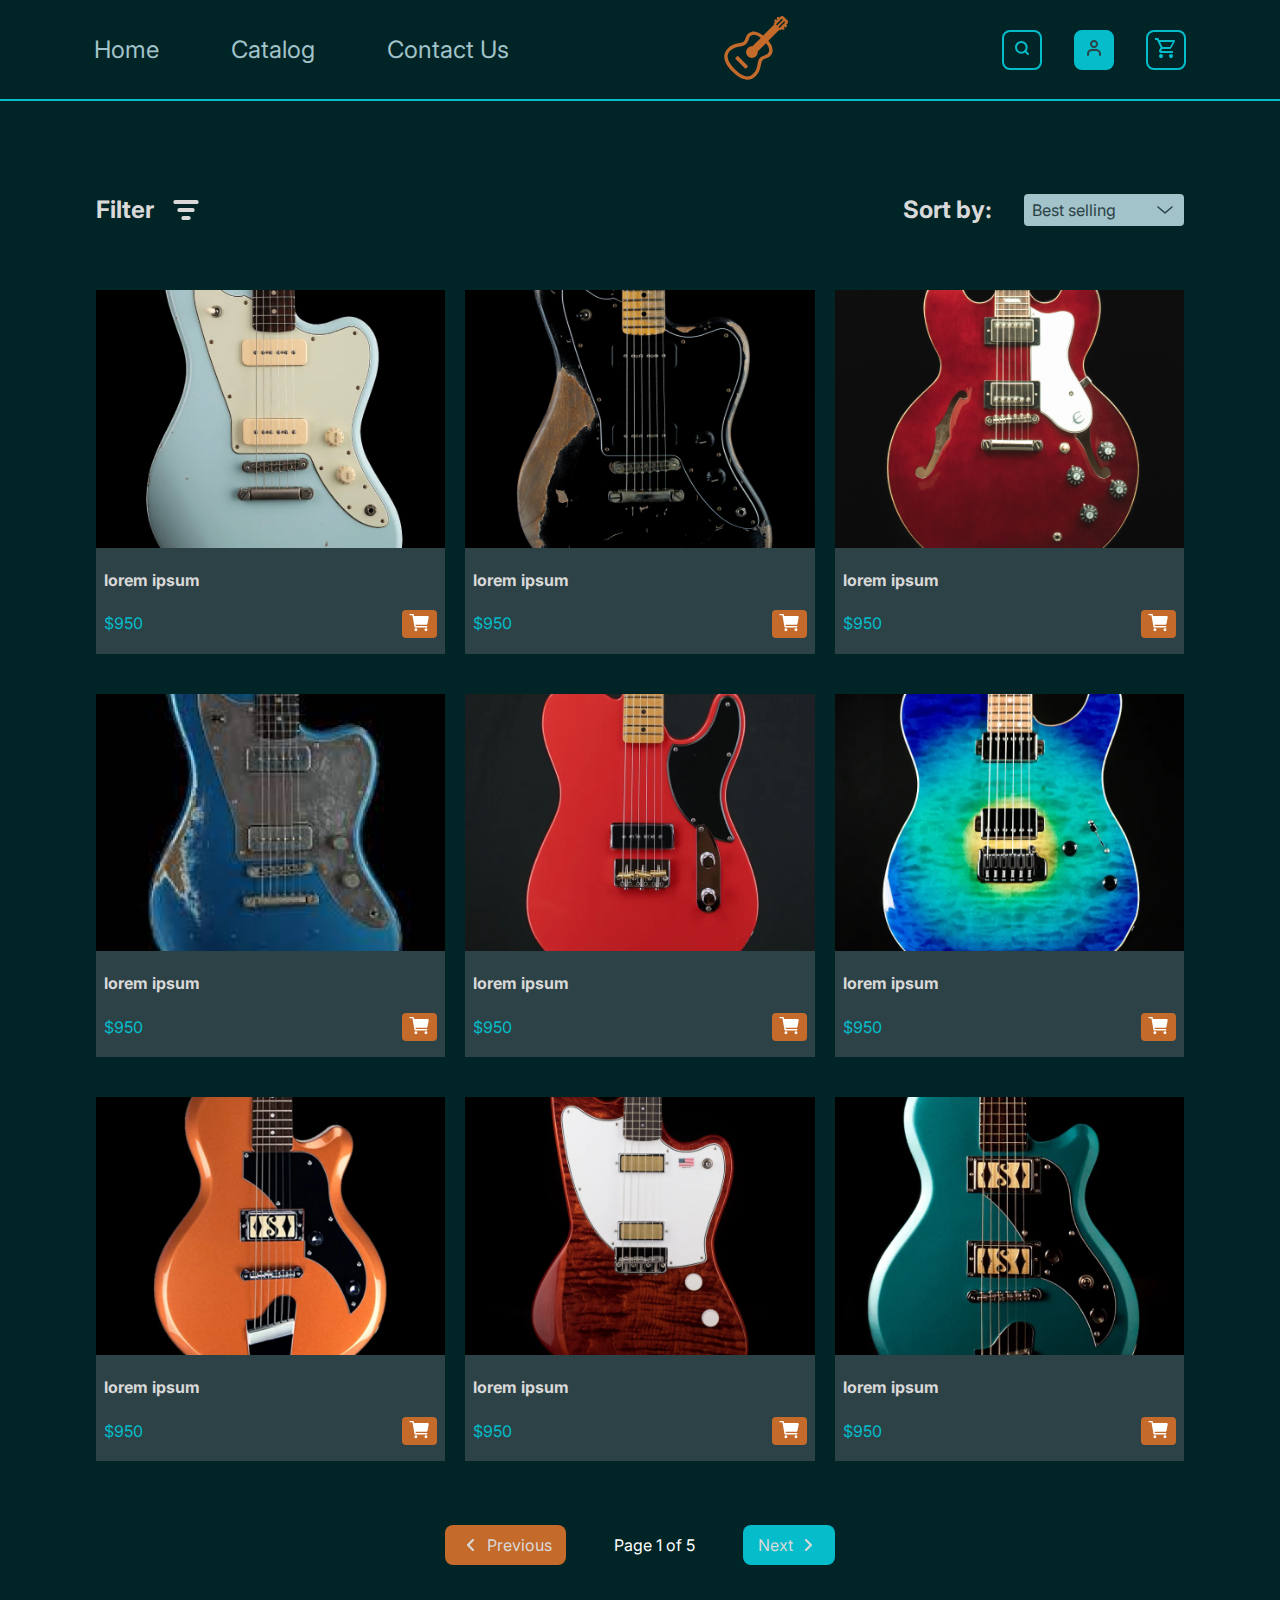
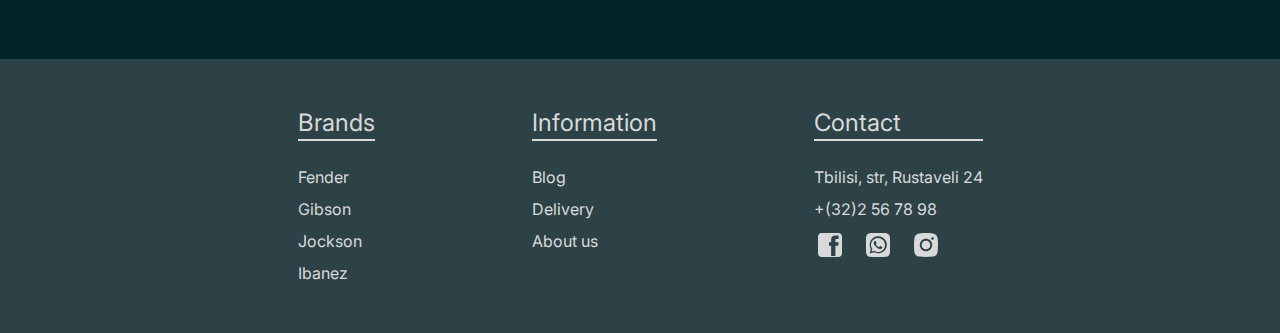
==== about.html @ 98860829 "gyg" ====
<!DOCTYPE html>
<html lang="en">
<head>
    <meta charset="UTF-8">
    <meta name="viewport" content="width=device-width, initial-scale=1.0">

    <link rel="stylesheet" href="css/reset.css">
    <link rel="stylesheet" href="css/style.css">
    <link rel="stylesheet" href="css/laptop.css">
    <link rel="stylesheet" href="css/tablet.css">
    <link rel="stylesheet" href="css/mobile.css">
    <link rel="icon" type="icon/x-image" href="images/wpf_guitar (1).svg">

    <link rel="preconnect" href="https://fonts.googleapis.com">
    <link rel="preconnect" href="https://fonts.gstatic.com" crossorigin>
    <link href="https://fonts.googleapis.com/css2?family=Inter:ital,opsz,wght@0,14..32,100..900;1,14..32,100..900&display=swap" rel="stylesheet">

    <link rel="preconnect" href="https://fonts.googleapis.com">
    <link rel="preconnect" href="https://fonts.gstatic.com" crossorigin>
    <link href="https://fonts.googleapis.com/css2?family=Inter:ital,opsz,wght@0,14..32,100..900;1,14..32,100..900&display=swap" rel="stylesheet">

    <title>about</title>
</head>
<body>
    <div class="conteiner">
        <!-- header -->
    <header class="header_class">
        <img src="images/iconamoon_menu-burger-horizontal-bold.svg" alt="burger_image" class="burger_image">
        <img src="images/iconoir_xmark-circle.svg" alt="xmark" class="xmark">
       <!-- nav -->
       <nav class="header_nav">
           <ul class="header_class_ul">
               <li class="header_class_ul_li">
                   <a href="index.html" class="active">Home</a>
               </li>
               <li class="header_class_ul_li">
                   <a href="about.html" class="active">Catalog</a>
               </li>
               <li class="header_class_ul_li">
                   <a href="contact.html" class="active">Contact Us</a>
               </li>
           </ul>
       </nav>
       <a href="index.html"><img src="images/wpf_guitar (1).svg" alt="guitar_photo" class="guitar_photo"></a>

       <!-- header_section -->
       <section class="header_button_class">

           <button class="header_button">
               <img src="images/Group (2).svg" alt="search_button" class="icon_image">
           </button>

          <button class="header_button middle_button">
           <img src="images/Vector (1).svg" alt="user_logo" class="icon_image">
          </button>

          <button class="header_button">
           <img src="images/mdi_cart-outline.svg" alt="cart_photo" class="icon_image">
        </button>
       </section>
    </header>
    <!-- section 1 -->
    <section class="about_sectio_main">

        <section class="section_1_section"> 
        <section class="about_sectio_filter">
            <p class="Filter">Filter</p>
            <img src="images/Group (3).svg" alt="photo" class="about_sectio_filter_photo">
      </section>    
        <section class="about_sectio_sort">
            <h4 class="sort">Sort by:</h4>
            <button class="about_sectio_button">
                <span class="Best_selling">Best selling </span>
                <img src="images/solar_alt-arrow-down-outline.svg" alt="down_arrow" class="down_arrow">
            </button>  
            </section> 
        </section>
        <!-- card section -->
         <section class="card_section_2">
            <article class="card_section_2_aricle">
                <img src="images/Rectangle 3 (5).png" alt="guitar_photo" class="card_photo">
            
                <p class="card_title">
                    lorem ipsum</p>
                <article class="frame_class">
                <h4 class="money_h4">
                    $950
                </h4>
                <button class="button_cart">
                    <img src="images/ion_cart.svg" alt="cart_photo" class="button_cart_photo">
                   </button>
                </article>
             </article>
                <!-- article 2 -->
             <article class="card_section_2_aricle">
                <img src="images/Rectangle 6 (2).png" alt="guitar_photo" class="card_photo">
            
                <p class="card_title">
                    lorem ipsum</p>
                <article class="frame_class">
                <h4 class="money_h4">
                    $950
                </h4>
                <button class="button_cart">
                    <img src="images/ion_cart.svg" alt="cart_photo" class="button_cart_photo">
                   </button>
                </article>
             </article>

              <!-- article 3 -->
              <article class="card_section_2_aricle">
                <img src="images/Rectangle 5 (1).png" alt="guitar_photo" class="card_photo">
            
                <p class="card_title">
                    lorem ipsum</p>
                <article class="frame_class">
                <h4 class="money_h4">
                    $950
                </h4>
                <button class="button_cart">
                    <img src="images/ion_cart.svg" alt="cart_photo" class="button_cart_photo">
                   </button>
                </article>
             </article>

             <!-- article 4 -->
             <article class="card_section_2_aricle">
                <img src="images/Rectangle 6 (3).png" alt="guitar_photo" class="card_photo">
            
                <p class="card_title">
                    lorem ipsum</p>
                <article class="frame_class">
                <h4 class="money_h4">
                    $950
                </h4>
                <button class="button_cart">
                    <img src="images/ion_cart.svg" alt="cart_photo" class="button_cart_photo">
                   </button>
                </article>
             </article>

             <!-- article 5 -->
             <article class="card_section_2_aricle">
                <img src="images/Rectangle 4 (5).png" alt="guitar_photo" class="card_photo">
            
                <p class="card_title">
                    lorem ipsum</p>
                <article class="frame_class">
                <h4 class="money_h4">
                    $950
                </h4>
                <button class="button_cart">
                    <img src="images/ion_cart.svg" alt="cart_photo" class="button_cart_photo">
                   </button>
                </article>
             </article>

             <!-- article 6-->
             <article class="card_section_2_aricle">
                <img src="images/Rectangle 4 (6).png" alt="guitar_photo" class="card_photo">
            
                <p class="card_title">
                    lorem ipsum</p>
                <article class="frame_class">
                <h4 class="money_h4">
                    $950
                </h4>
                <button class="button_cart">
                    <img src="images/ion_cart.svg" alt="cart_photo" class="button_cart_photo">
                   </button>
                </article>
             </article>

              <!-- article 7-->
              <article class="card_section_2_aricle">
                <img src="images/Rectangle 4 (2).png" alt="guitar_photo" class="card_photo">
            
                <p class="card_title">
                    lorem ipsum</p>
                <article class="frame_class">
                <h4 class="money_h4">
                    $950
                </h4>
                <button class="button_cart">
                    <img src="images/ion_cart.svg" alt="cart_photo" class="button_cart_photo">
                   </button>
                </article>
             </article>

             <!-- article 8-->
             <article class="card_section_2_aricle">
                <img src="images/Rectangle 4 (7).png" alt="guitar_photo" class="card_photo">
            
                <p class="card_title">
                    lorem ipsum</p>
                <article class="frame_class">
                <h4 class="money_h4">
                    $950
                </h4>
                <button class="button_cart">
                    <img src="images/ion_cart.svg" alt="cart_photo" class="button_cart_photo">
                   </button>
                </article>
             </article>

             <!-- article 9-->
             <article class="card_section_2_aricle">
                <img src="images/Rectangle 4 (8).png" alt="guitar_photo" class="card_photo">
            
                <p class="card_title">
                    lorem ipsum</p>
                <article class="frame_class">
                <h4 class="money_h4">
                    $950
                </h4>
                <button class="button_cart">
                    <img src="images/ion_cart.svg" alt="cart_photo" class="button_cart_photo">
                   </button>
                </article>
             </article>
        </section>

        <section class="page_section">
            <button class="page_section_button"> <img src="images/iconamoon_arrow-left-2-duotone.png" alt="arrow" class="page_section_arrow"> <span class="button_text">Previous</span>
            </button>
            <p class="page_list">Page 1 of 5</p>
            <button class="page_section_second_button"> <span class="button_text">Next</span>
                <img src="images/iconamoon_arrow-right-2-duotone.png" alt="arrow" class="page_section_arrow">
            </button>
        </section>
   </section>

   <!-- footer -->
   <footer class="footer_class">
    <section class="footer_section_class">
        <h5 class="footer_class_title">
            Brands
        </h5>
        <nav class="footer_nav">
            <ul class="footer_nav_ul">
                <li class="footer_nav_ul_li">
                    <a href="index.html" class="footer_active">Fender</a>
                </li>
                <li>
                    <a href="index.html" class="footer_active">Gibson</a>
                </li>
                <li>
                    <a href="index.html" class="footer_active">Jockson</a>
                </li>
                <li>
                    <a href="index.html" class="footer_active">Ibanez</a>
                </li>
            </ul>
        </nav>

    </section>

    <section class="footer_section_class">
        <h5 class="footer_class_title">
            Information
        </h5>
        <nav>
            <ul class="footer_nav_ul">
                <li class="footer_nav_ul_li">
                    <a href="index.html" class="footer_active">Blog</a>
                </li>
                <li>
                    <a href="index.html" class="footer_active">Delivery</a>
                </li>
                <li>
                    <a href="index.html" class="footer_active">About us</a>
                </li>
            </ul>
        </nav>

    </section>

    <section class="footer_section_class">
        <h5 class="footer_class_title">
            Contact
        </h5>
        <nav>
            <ul class="footer_nav_ul">
                <li class="footer_nav_ul_li">
                    <a href="index.html" 
                    class="footer_active">Tbilisi, str, Rustaveli 24</a>
                </li>
                <li>
                    <a href="index.html" class="footer_active">+(32)2 56 78 98</a>
                </li>
            </ul>
        </nav>
        <section class="icon_section">
            <a href="https://www.facebook.com/" target="_blank"><img src="images/raphael_facebook.svg" alt="facebook_photo" class="icon_hover"></a>
            <a href="https://web.whatsapp.com/" target="_blank"><img src="images/uim_whatsapp.svg" alt="whatsapp_photo" class="icon_hover"></a>
            <a href="https://www.instagram.com/" target="_blank"><img src="images/basil_instagram-solid (1).svg" alt="intagram_photo" class="icon_hover"></a>

        </section>

    </section>
   </footer>








    </div>
    <script src="script.js"></script>
</body>
</html>
---- css/style.css ----
/* conteiner */
.conteiner {
    width: min(100%, 1440px);
    margin: auto;
    padding-top: 100px;
}
/* header */
.header_class {
    display: flex;
    justify-content: space-between;
    align-items: center;
    padding: 16px 94px;
    background: #012426;
    border-bottom: 2px solid #05BCCA;
    position: fixed;
    top: 0;
    left: 50%;
    transform: translateX(-50%);
    width: inherit;
}
.header_class_ul {
    display: flex;
    column-gap: 72px;
}
.guitar_photo{
    transition: transform 0.3s ease;
}

.guitar_photo:hover {
    transform: scale(1.1);
    
}
.active {
    font-family: Inter;
    font-size: 24px;
    font-weight: 400;
    line-height: 32px;
    color: #A1C3C9;
    transition: color 0.3s, text-shadow 0.3s;
}
.active:hover {
    color: #e76d09; 
    text-shadow: 0 2px 5px rgba(0, 0, 0, 0.2);
    cursor: pointer;
}


.header_button_class {
    display: flex;
    align-items: center;
    column-gap: 32px;
}

.header_button {
    border: none;
    border: 2px solid #05BCCA;
    width: 40px;
    height: 40px;
    background-color: #012426;
    border-radius: 8px;
    transition: background-color 0.3s, transform 0.3s;
}
.middle_button {
   background-color:#05BCCA;
}
.header_button:hover {
    background-color: #df840d; 
    transform: scale(1.1); 
    cursor: pointer;
}
.burger_image {
    display: none;
}
.xmark {
    display: none;
}
/* section_1 */
.section_1 {
    height: 560px;
    background-image: url(../images/Rectangle\ 12.png);
    background-position: center;
    background-repeat: no-repeat;
    background-size:cover ;
    
}
.section1_section {
    display: flex;
    justify-content: center;
    align-items: center;
    column-gap: 24px;
    padding-top: 72px;
    
}
.section_1_title {
    font-family: Inter;
font-size: 32px;
font-weight: 400;
line-height: 36px;
color: aliceblue;


}
.section_1_title2 {
    font-family: Inter;
    font-size: 32px;
    font-weight: 400;
    line-height: 36px;
    color: #05BCCA;
}
.section_1_button {
    width: 36px;
    height: 24px;
    border-radius: 4px;
    background: #C46A2B;
    border: none;
    transition: 1s;
}
.section_1_button:hover {
    background-color: green;
}


/* section_2 */
.main_section_2 {
    background: #1A1A1A;
    padding: 96px 94px;

}

.section_2_title {
    font-family: Inter;
font-size: 36px;
font-weight: 700;
line-height: 52px;
color: #05BCCA;
display: flex;
justify-content: center;
text-decoration: underline;
text-underline-offset: 10px;
padding-bottom: 64px;
}
/* card_section */
.card_section {
    display: flex;
    column-gap: 20px;
}
.card_section_photo{
    width: 100%;
    height: 221px;
    object-fit: cover;
}
.card_section_article {
   background-color:rgba(44, 66, 70, 1) ;
   border: 1px solid rgba(5, 188, 202, 1);
   padding: 8px 8px 16px 8px;
   width: 298px;
   cursor: pointer;
   transition-property: all;
   transition-duration: 0.5s;
  
   
}
.card_section_article:hover {
    width: 350px;
    box-shadow: 0px 0px 8px 4px rgba(5, 188, 202, 0.8);
}
.card_section_title {
    font-family: Inter;
font-size: 16px;
font-weight: 700;
line-height: 27px;
color: rgba(217, 217, 217, 1);
margin-block: 16px;
}


.card_section_article_2 {
    display: flex;
    justify-content: space-between;
    align-items: center;
}
.card_section_money {
    font-family: Inter;
font-size: 16px;
font-weight: 400;
line-height: 27px;
color: rgba(5, 188, 202, 1);
}
.card_section_money:hover {
    color: green;
}

.card_section_button{
    font-family: Inter;
    font-size: 12px;
    font-weight: 400;
    line-height: 20px;
    color:rgba(255, 255, 255, 1);
    background-color: rgba(196, 106, 43, 1);
    width: 58px;
    height: 28px;
    border: none;
    border-radius: 4px;
    cursor: pointer;
    transition: background-color 0.3s ease, transform 0.3s ease, box-shadow 0.3s ease;
}
.card_section_button:hover {
    background-color: #014463;
    transform: translateY(-3px);
    box-shadow: 0 8px 15px rgba(0, 0, 0, 0.2);
}
/* footer */
.footer_class {
    padding: 48px;
    background: rgba(44, 66, 70, 1);
    display: flex;
    justify-content: center;
    column-gap: 157px;
    
}

.footer_class_title {
    font-family: Inter;
    font-size: 24px;
    font-weight: 400;
    line-height: 32px;
    color: rgba(217, 217, 217, 1);
    margin-bottom: 24px;
    border-bottom: 2px rgba(217, 217, 217, 1) solid;
    cursor: pointer;
    transition: color 0.3s ease, transform 0.3s ease;
}
.footer_class_title:hover {
    color: #007BFF;
    transform: scale(1.50);
    border-color: #007BFF;
}
.footer_nav_ul {
    display: flex;
    flex-direction: column;
    row-gap: 8px;
}
.footer_active{
    font-family: Inter;
    font-size: 16px;
    font-weight: 400;
    line-height: 24px;
    color: rgba(217, 217, 217, 1);
    transition-property: all;
    transition-duration: 1s;
}
.footer_active:hover {
    text-decoration: underline;
    color: #e76d09;
   
}
.icon_section {
    display: flex;
    column-gap: 16px;
    margin-top: 8px;
}
.icon_hover:hover {
    transform: scale(1.1);
}

/* about_page section 1*/
 
.about_sectio_main {
    background: rgba(1, 36, 38, 1);
    padding: 94px 96px;
}
.section_1_section {
    display: flex;
    justify-content: space-between;
}
.about_sectio_filter {
    display: flex;
    align-items: center;
    column-gap: 16px;
   
}
.Filter {
    font-family: Inter;
    font-size: 24px;
    font-weight: 700;
    line-height: 32px;
    color:  rgba(217, 217, 217, 1);
}
.about_sectio_sort {
    display: flex;
    align-items: center;
    column-gap: 32px;
}
.sort {
    font-family: Inter;
font-size: 24px;
font-weight: 700;
line-height: 32px;
color: rgba(217, 217, 217, 1);
}
.about_sectio_button {
    background: rgba(161, 195, 201, 1);
    width: 160px;
    height: 32px;
    border-radius: 4px;
    border: none;
}
.Best_selling {
    font-family: Inter;
    font-size: 16px;
    font-weight: 400;
    line-height: 24px;
    color: rgba(44, 66, 70, 1);
    vertical-align: middle;
}
.down_arrow {
    vertical-align: middle;
    padding-left: 33px;
}
/* card_section */

.card_section_2{
    display: flex;
    gap: 40px 20px;
    flex-wrap: wrap;
    margin-block: 64px ;
}
.card_section_2_aricle {
    width: min(100%, 404px);
    flex: 1 1 32%;
    background: rgba(44, 66, 70, 1); 

}
.card_photo {
    object-fit: cover;
    width: 100%;
}
.card_title {
    font-family: Inter;
    font-size: 16px;
        font-weight: 700;
    line-height: 27px;
    color: rgba(217, 217, 217, 1) ;
    padding-top: 16px;
    padding-left: 8px;
}
.frame_class{
    display: flex;
    justify-content: space-between;
    align-items: center;
    padding: 16px 8px;
}
.money_h4 {
    font-family: Inter;
    font-size: 16px;
    font-weight: 400;
    line-height: 27px;
    color: rgba(5, 188, 202, 1);

}
.button_cart {
    background: rgba(196, 106, 43, 1);
    border: none;
    cursor:pointer;
    border-radius: 4px;
}
.button_cart_photo {
    width: 100%;
    height: 100%;
}


.page_section {
    display: flex;
    align-items: center;
    justify-content: center;
    column-gap: 48px;
}
.page_section_button {
    border: none;
    background: rgba(196, 106, 43, 1);
    width: 121px;
    height:40px;
    border-radius: 8px;
}
.page_section_arrow {
    vertical-align: middle;
}
.button_text {
    font-family: Inter;
    font-size: 16px;
    font-weight: 400;
    line-height: 24px;
    color: rgba(217, 217, 217, 1);
    vertical-align: middle;
}
.page_list {
    font-family: Inter;
    font-size: 16px;
    font-weight: 400;
    line-height: 24px;
    color: rgba(255, 255, 255, 1);
}
.page_section_second_button {
    border: none;
    background: rgba(5, 188, 202, 1);
    width: 92px;
    height: 40px;
    border-radius: 8px;
}
---- css/laptop.css ----
/* 1439-769 */
@media (max-width: 1181px) {
/* <!-- header --> */
.header_class {
    padding: 16px 36px;
    
}
.header_nav {
    position: fixed;
    top: 100px;
    left: -100%;
    background: rgba(196, 106, 43, 1);
    width: 200px;
    height: 144px;
    padding: 16px;
    row-gap: 8px;
    transition: 0.2s linear;
}
.show_nav {
    left: 0;
}
.header_class_ul {
    flex-direction: column;
}
     

    
.burger_image {
    display: inline-block;
}


/* section 2 */
.main_section_2 {
    padding-left: 32px;
    padding-right: 0px;

}
.card_section {
    overflow-x: scroll;
}
.card_section_article {
    flex: 1 0 272px;
}


/* footer */
.footer_class{
padding-inline: 242px;
}
}
---- css/tablet.css ----
/* 768-481 */
@media (max-width: 744px) {
    /* <!-- header --> */
    .header_class {
        padding: 16px 24px; 
    }

    /* section_1 */
.section_1 {
    height: 480px;}

    .section1_section {
        padding-top: 32px;
    }

    /* section_2 */
.main_section_2 {
    padding: 48px 0px 60px 24px;

}
/* footer */
.footer_class {
    padding: 48px 24px;
    column-gap: 70px; 
}
}

@media (max-width: 481px) {
/* header */
.header_class {
    padding: 28px 20px ;
}
.guitar_photo {
    width: 40px;
    height: 40px;
}
.header_button  {
    width: 32px;
    height: 32px;
}
.icon_image {
    width: 100%;
    height: 100%;
}

/* section_1 */


.section_1_title {
    font-family: Inter;
    font-size: 24px;
    font-weight: 400;
    line-height: 32px; 
}
.section_1_title2 {
    font-family: Inter;
    font-size: 24px;
    font-weight: 400;
    line-height: 32px; 
}
/* section_2 */
.section_2_title {
    font-family: Inter;
    font-size: 24px;
    font-weight: 700;
    line-height: 32px;
}

.footer_class {
    display: flex;
    align-items: center;
    flex-direction: column;
     row-gap: 40px;
 text-align: center;
}

.icon_section {
    display: flex;
    justify-content: center;
}
}
---- css/mobile.css ----
@media (max-width: 744px) {
    /* <!-- header --> */
    .header_class {
        padding: 28px 8px; 
    }

     /* section_1 */
.section_1 {
    height: 320px;}
}
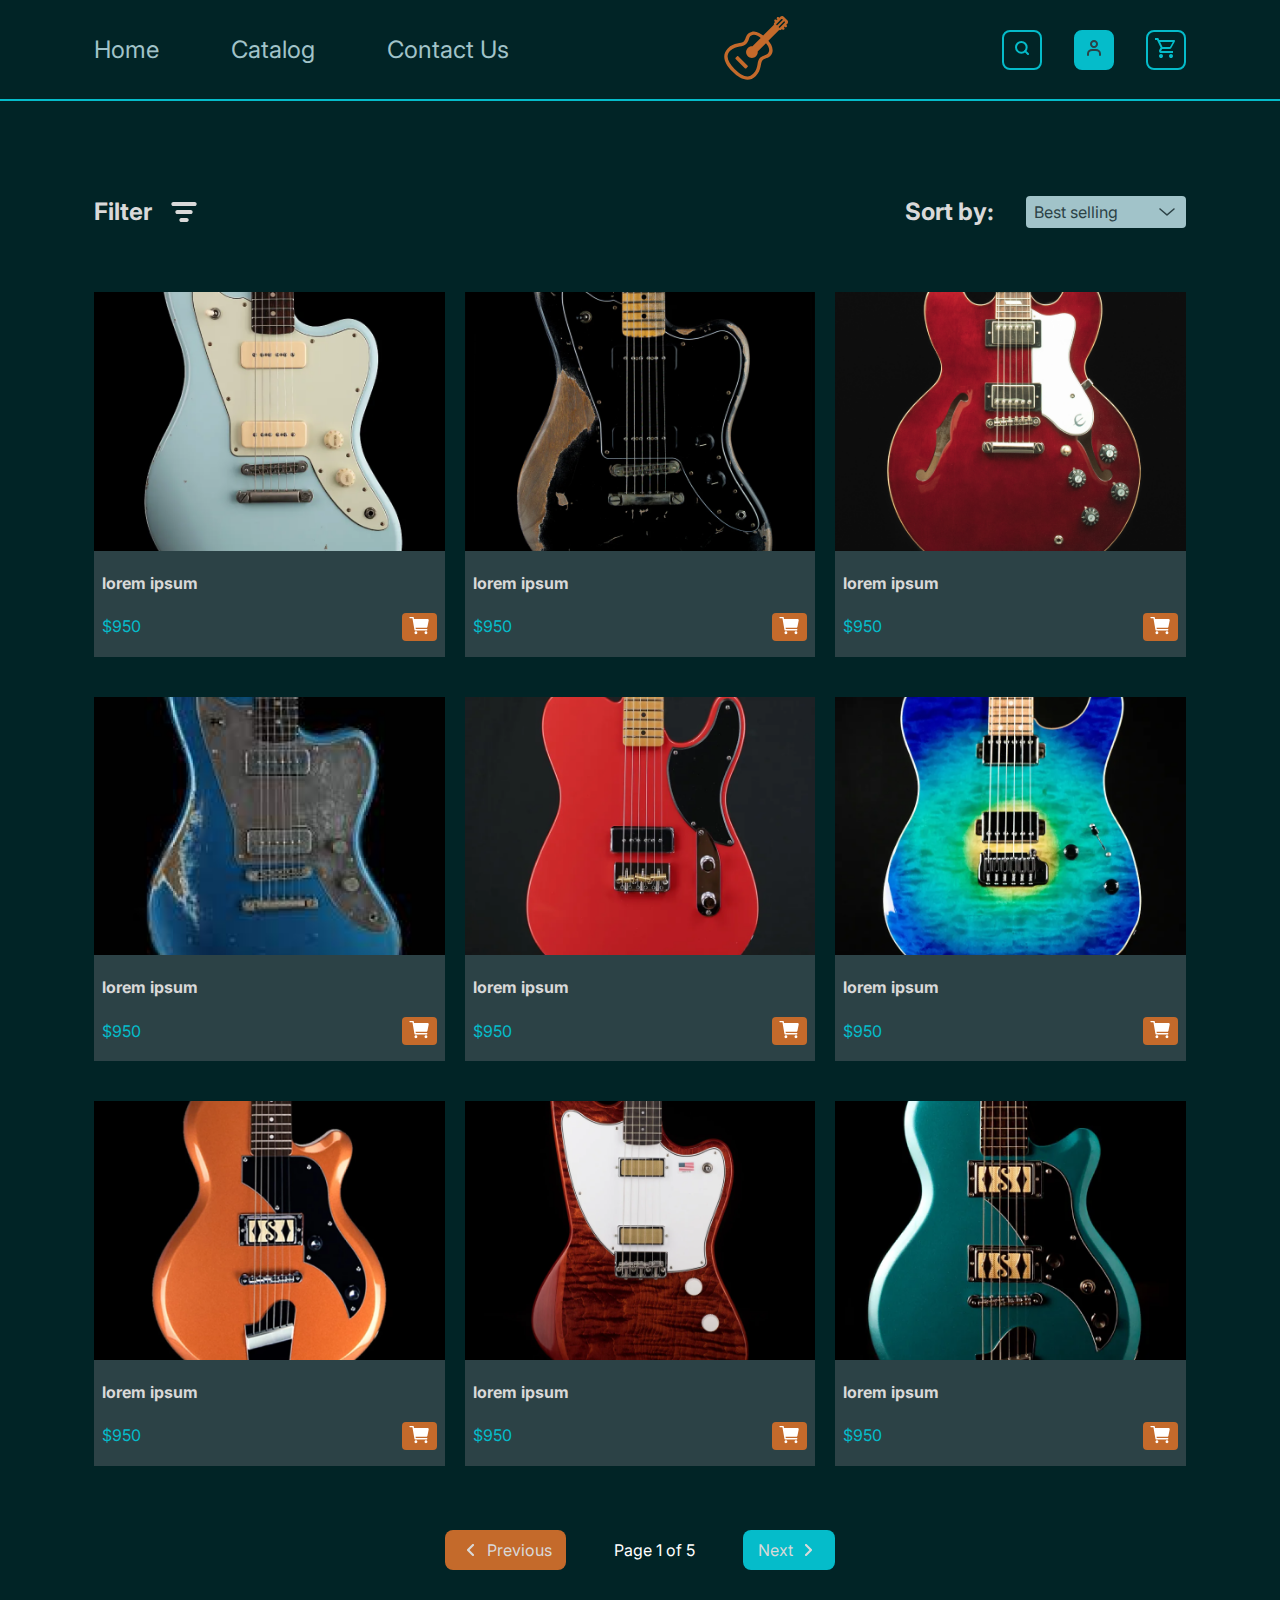
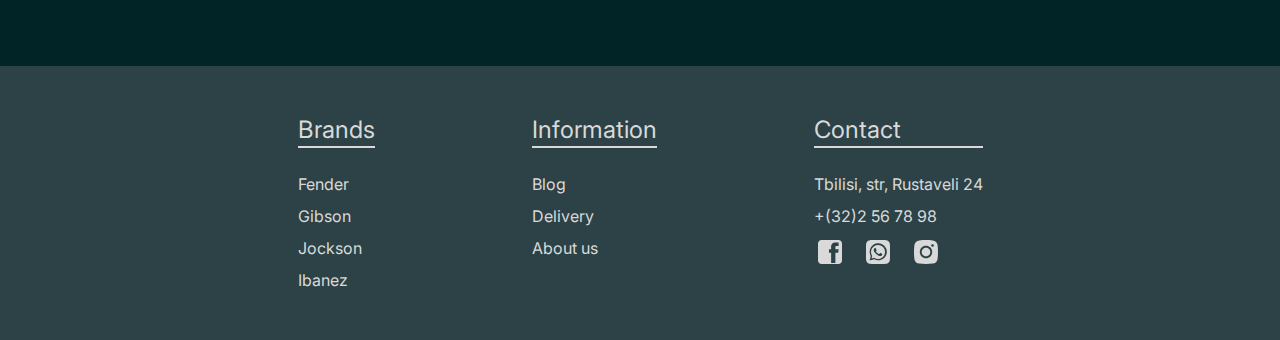
==== commit a9e4acd8: "rame iqneba" ====
--- a/about.html
+++ b/about.html
@@ -83,7 +83,7 @@
                 <p class="card_title">
                     lorem ipsum</p>
                 <article class="frame_class">
-                <h4 class="money_h4">
+                <h4 class="card_section_money">
                     $950
                 </h4>
                 <button class="button_cart">
@@ -98,7 +98,7 @@
                 <p class="card_title">
                     lorem ipsum</p>
                 <article class="frame_class">
-                <h4 class="money_h4">
+                <h4 class="card_section_money">
                     $950
                 </h4>
                 <button class="button_cart">
@@ -114,7 +114,7 @@
                 <p class="card_title">
                     lorem ipsum</p>
                 <article class="frame_class">
-                <h4 class="money_h4">
+                <h4 class="card_section_money">
                     $950
                 </h4>
                 <button class="button_cart">
@@ -130,7 +130,7 @@
                 <p class="card_title">
                     lorem ipsum</p>
                 <article class="frame_class">
-                <h4 class="money_h4">
+                <h4 class="card_section_money">
                     $950
                 </h4>
                 <button class="button_cart">
@@ -140,13 +140,13 @@
              </article>
 
              <!-- article 5 -->
-             <article class="card_section_2_aricle">
+             <article class="card_section_2_aricle none_744">
                 <img src="images/Rectangle 4 (5).png" alt="guitar_photo" class="card_photo">
             
                 <p class="card_title">
                     lorem ipsum</p>
                 <article class="frame_class">
-                <h4 class="money_h4">
+                <h4 class="card_section_money">
                     $950
                 </h4>
                 <button class="button_cart">
@@ -156,13 +156,13 @@
              </article>
 
              <!-- article 6-->
-             <article class="card_section_2_aricle">
+             <article class="card_section_2_aricle none_744">
                 <img src="images/Rectangle 4 (6).png" alt="guitar_photo" class="card_photo">
             
                 <p class="card_title">
                     lorem ipsum</p>
                 <article class="frame_class">
-                <h4 class="money_h4">
+                <h4 class="card_section_money">
                     $950
                 </h4>
                 <button class="button_cart">
@@ -172,13 +172,13 @@
              </article>
 
               <!-- article 7-->
-              <article class="card_section_2_aricle">
+              <article class="card_section_2_aricle none_1180">
                 <img src="images/Rectangle 4 (2).png" alt="guitar_photo" class="card_photo">
             
                 <p class="card_title">
                     lorem ipsum</p>
                 <article class="frame_class">
-                <h4 class="money_h4">
+                <h4 class="card_section_money">
                     $950
                 </h4>
                 <button class="button_cart">
@@ -188,13 +188,13 @@
              </article>
 
              <!-- article 8-->
-             <article class="card_section_2_aricle">
+             <article class="card_section_2_aricle none_1180">
                 <img src="images/Rectangle 4 (7).png" alt="guitar_photo" class="card_photo">
             
                 <p class="card_title">
                     lorem ipsum</p>
                 <article class="frame_class">
-                <h4 class="money_h4">
+                <h4 class="card_section_money">
                     $950
                 </h4>
                 <button class="button_cart">
@@ -204,13 +204,13 @@
              </article>
 
              <!-- article 9-->
-             <article class="card_section_2_aricle">
+             <article class="card_section_2_aricle none_1180">
                 <img src="images/Rectangle 4 (8).png" alt="guitar_photo" class="card_photo">
             
                 <p class="card_title">
                     lorem ipsum</p>
                 <article class="frame_class">
-                <h4 class="money_h4">
+                <h4 class="card_section_money">
                     $950
                 </h4>
                 <button class="button_cart">
--- a/css/style.css
+++ b/css/style.css
@@ -267,7 +267,7 @@
  
 .about_sectio_main {
     background: rgba(1, 36, 38, 1);
-    padding: 94px 96px;
+    padding: 96px 94px;
 }
 .section_1_section {
     display: flex;
@@ -285,6 +285,7 @@
     font-weight: 700;
     line-height: 32px;
     color:  rgba(217, 217, 217, 1);
+    display: flex;
 }
 .about_sectio_sort {
     display: flex;
@@ -304,6 +305,7 @@
     height: 32px;
     border-radius: 4px;
     border: none;
+    cursor: pointer;
 }
 .Best_selling {
     font-family: Inter;
@@ -327,18 +329,29 @@
 }
 .card_section_2_aricle {
     width: min(100%, 404px);
-    flex: 1 1 32%;
+    flex: 1 1 31%;
     background: rgba(44, 66, 70, 1); 
-
+    cursor: pointer;
+    transition-property: all;
+    transition-duration: 0.5s;
+}
+.card_section_2_aricle:hover  {
+     box-shadow: 0px 0px 8px 4px rgba(5, 188, 202, 0.8), 0px 0px 8px 4px rgba(177, 150, 2, 0.8); 
+     border-radius: 15px;
 }
 .card_photo {
     object-fit: cover;
     width: 100%;
+    transition-property: all;
+    transition-duration: 0.5s;
+}
+.card_photo:hover {
+    border-radius: 15px;
 }
 .card_title {
     font-family: Inter;
     font-size: 16px;
-        font-weight: 700;
+    font-weight: 700;
     line-height: 27px;
     color: rgba(217, 217, 217, 1) ;
     padding-top: 16px;
@@ -350,7 +363,7 @@
     align-items: center;
     padding: 16px 8px;
 }
-.money_h4 {
+.card_section_money {
     font-family: Inter;
     font-size: 16px;
     font-weight: 400;
@@ -363,13 +376,17 @@
     border: none;
     cursor:pointer;
     border-radius: 4px;
+    transition: background-color 0.3s ease, transform 0.3s ease, box-shadow 0.3s ease;
+}
+.button_cart:hover {
+    background-color: #442c2c;
+    transform: translateY(-3px);
+    box-shadow: 0 8px 15px rgba(0, 0, 0, 0.2);
 }
 .button_cart_photo {
     width: 100%;
     height: 100%;
 }
-
-
 .page_section {
     display: flex;
     align-items: center;
@@ -382,6 +399,13 @@
     width: 121px;
     height:40px;
     border-radius: 8px;
+    cursor: pointer;
+    transition-property: all;
+    transition-duration: 0.5s;
+}
+.page_section_button:hover{
+ width: 150px;
+ background-color:  rgba(5, 188, 202, 1);
 }
 .page_section_arrow {
     vertical-align: middle;
@@ -400,6 +424,7 @@
     font-weight: 400;
     line-height: 24px;
     color: rgba(255, 255, 255, 1);
+    cursor: pointer;
 }
 .page_section_second_button {
     border: none;
@@ -407,4 +432,103 @@
     width: 92px;
     height: 40px;
     border-radius: 8px;
-}
+    cursor: pointer;
+     transition-property: all;
+    transition-duration: 0.5s;
+}
+.page_section_second_button:hover{
+    width: 120px;
+    background: rgba(196, 106, 43, 1)
+}
+
+/* contact_page */
+.contact_main_section {
+    background-image: url(../images/Rectangle\ 7.png);
+    height: 720px;
+    padding: 140px 201px;
+}
+.contact_section_1 {
+    background: rgba(44, 66, 70, 0.8);
+    border: 1px solid rgba(5, 188, 202, 1);
+    border-radius: 10px;
+    padding: 32px;
+}
+.contact_title {
+    font-family: Inter;
+    font-size: 40px;
+    font-weight: 700;
+    line-height: 48px;
+    text-align: center;
+    color: rgba(255, 255, 255, 1);
+}
+.form_section {
+    display: flex;
+    flex-direction: column;
+    row-gap: 36px;
+    width: 100%;
+}
+.form  {
+    display: flex;
+    flex-direction: column;
+    row-gap: 36px;
+}
+.input_section {
+    display: flex;
+    column-gap: 60px;
+}
+.infut_name{
+    width: 100%;
+    height: 40px;
+    border-radius: 10px;
+    border: 2px solid rgba(255, 255, 255, 1);
+    background: transparent;
+    font-size: 14px;
+    outline: none;
+    padding-left: 8px;
+}
+.infut_email {
+    width: 100%;
+    height: 40px;
+    border-radius: 10px;
+    border: 2px solid rgba(255, 255, 255, 1);
+    background: transparent;
+    outline: none;
+    font-size: 14px;
+    padding-left: 8px;
+
+}
+.input_message {
+    padding-left: 8px;
+    padding-bottom: 71px;
+    width: 100%;
+    height: 96px;
+    border-radius: 10px;
+    border: 2px solid rgba(255, 255, 255, 1);
+    outline: none;
+    background: transparent;
+    resize: none;
+}
+.input_name::placeholder,
+.input_email::placeholder,
+.input_message::placeholder {
+    font-family: 'Poppins', sans-serif;
+    font-size: 16px;
+    font-weight: 400;
+    line-height: 26px;
+    color: #9E8D9EB5;
+}
+.textarea_button {
+    height: 56px;
+    width: 100%;
+    background: rgba(196, 106, 43, 1);
+    border-radius: 10px;
+    border-style: none;
+
+    font-family: Inter;
+font-size: 16px;
+font-weight: 400;
+line-height: 24px;
+color: rgba(255, 255, 255, 1);
+
+
+}
--- a/css/laptop.css
+++ b/css/laptop.css
@@ -48,4 +48,21 @@
 .footer_class{
 padding-inline: 242px;
 }
+
+
+/* about_page */
+/* card_section */
+
+.about_sectio_main {
+    padding: 96px 32px;
+}
+.card_section_2_aricle
+{
+    width: min(100%, 548px);
+    flex: 1 1 33%;
+}
+.none_1180 {
+    display: none;
+}
+
 }--- a/css/tablet.css
+++ b/css/tablet.css
@@ -22,6 +22,20 @@
 .footer_class {
     padding: 48px 24px;
     column-gap: 70px; 
+}
+/* about_page */
+/* card_section */
+
+.about_sectio_main {
+    padding: 48px 24px;
+}
+.card_section_2_aricle
+{
+    width: min(100%, 696px);
+    flex: 1 1 50%;
+}
+.none_744 {
+    display: none;
 }
 }
 
@@ -78,4 +92,33 @@
     display: flex;
     justify-content: center;
 }
+
+
+/* about_page */
+/* card_section */
+.about_sectio_main {
+    padding: 32px 20px;
+}
+.Filter{
+    display: none;
+}
+.Best_selling {
+    display: none;
+}
+.about_sectio_button{
+    width: 36px;
+    height: 32px;
+}
+.down_arrow {
+    padding: 0;
+}
+.button_text {
+    display: none;
+}
+.page_section_button, .page_section_second_button {
+    width: 52px;
+    height: 40px;
+
+
+}
 }--- a/css/mobile.css
+++ b/css/mobile.css
@@ -1,4 +1,4 @@
-@media (max-width: 744px) {
+@media (max-width: 321px) {
     /* <!-- header --> */
     .header_class {
         padding: 28px 8px; 
@@ -7,4 +7,10 @@
      /* section_1 */
 .section_1 {
     height: 320px;}
-}+
+/* about_page */
+/* card_section */
+.about_sectio_main {
+    padding: 32px 8px;
+}
+}
